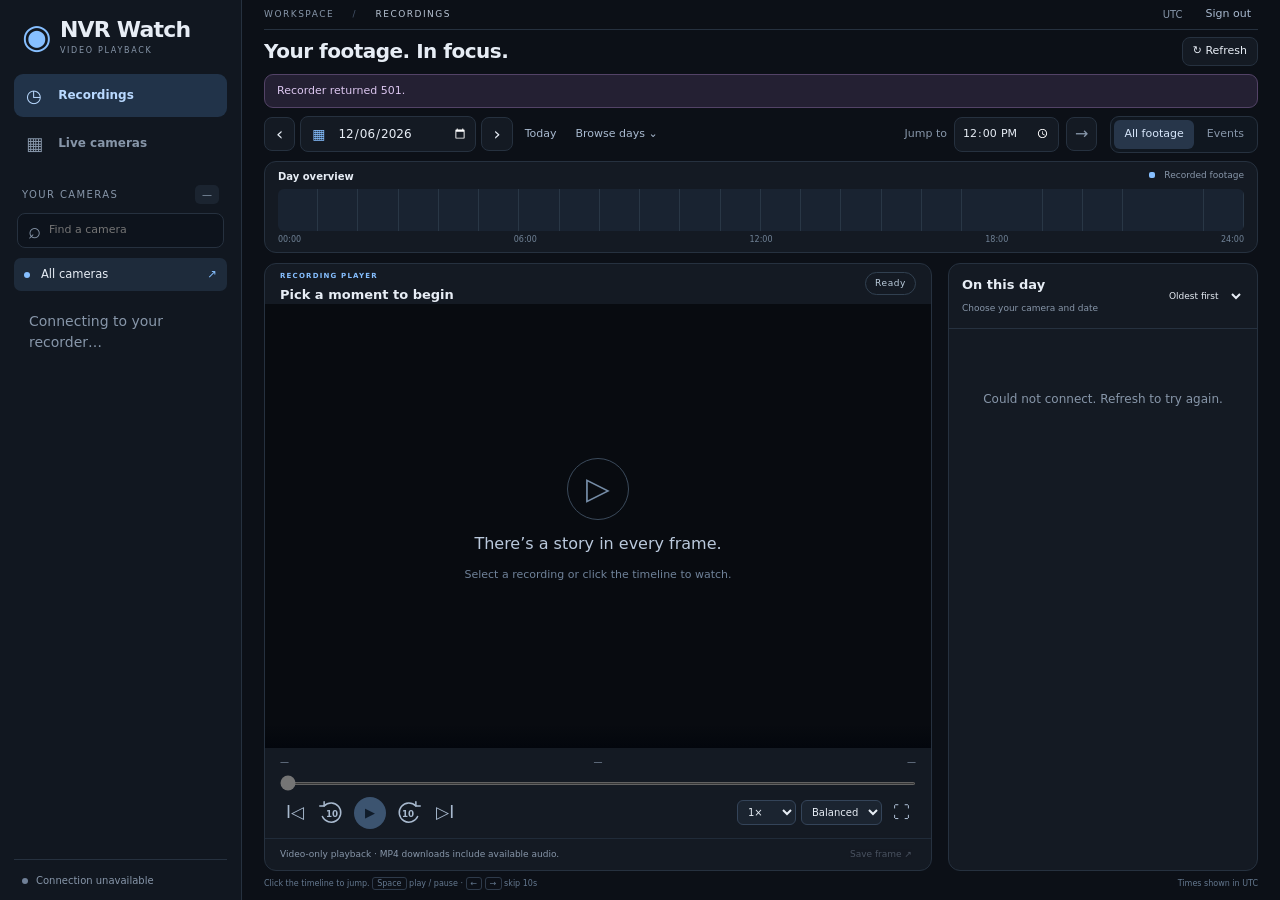
==== web/index.html @ 4a07a00d "Add NVR Watch portal, persistent admin settings and Docker deployment" ====
<!doctype html>
<html lang="en"><head><meta charset="utf-8"><meta name="viewport" content="width=device-width,initial-scale=1"><meta name="referrer" content="same-origin"><title>NVR Watch</title><link rel="stylesheet" href="styles.css?v=14"></head>
<body>
<aside class="sidebar">
 <a class="brand" href="/" aria-label="NVR Watch home"><span class="brand-symbol">&#9673;</span><span>NVR Watch<span class="brand-sub">VIDEO PLAYBACK</span></span></a>
 <nav class="mode-nav" aria-label="Workspace"><button id="archiveNav" class="active"><span>&#9719;</span> Recordings</button><button id="liveNav"><span>&#9638;</span> Live cameras</button></nav>
 <div class="camera-heading"><span>YOUR CAMERAS</span><span id="cameraCount" class="count">&#8212;</span></div>
 <label class="search-box"><span>&#8981;</span><input id="cameraSearch" type="search" placeholder="Find a camera" aria-label="Find a camera"></label>
 <button id="allCameras" class="camera-button selected"><span class="camera-dot all-dot"></span><span>All cameras</span><span class="camera-arrow">&#8599;</span></button>
 <div id="cameraList" class="camera-list" aria-label="Cameras"><div class="muted pad">Connecting to your recorder&#8230;</div></div>
 <div class="sidebar-bottom"><span id="connectionDot" class="status-dot"></span><span id="connectionText">Connecting</span></div>
</aside>
<main>
 <header class="topbar"><span class="breadcrumb">WORKSPACE <span>/</span> <b id="workspaceLabel">RECORDINGS</b></span><div><span id="timezone" class="timezone"></span><a id="settingsLink" href="/settings.html" class="text-button" hidden>Settings</a><button id="signOut" class="text-button">Sign out</button></div></header>
 <div class="page-heading"><div><div class="eyebrow" id="pageEyebrow">THE MOMENT YOU&#8217;RE LOOKING FOR</div><h1 id="pageTitle">Your footage. In focus.</h1><p id="pageDescription">Choose a camera, pick a day, and jump to the exact moment.</p></div><button id="refresh" class="secondary">&#8635; <span>Refresh</span></button></div>
 <div id="notice" class="notice" role="status" hidden></div>
 <section id="archiveView">
 <div class="filters">
  <div class="date-controls"><button id="previousDay" class="square" aria-label="Previous day">&#8249;</button><label class="date-field"><span>&#9638;</span><input type="date" id="date" aria-label="Recording date"></label><button id="nextDay" class="square" aria-label="Next day">&#8250;</button><button id="today" class="text-button">Today</button><button id="calendarToggle" class="text-button" aria-expanded="false">Browse days &#8964;</button></div>
  <div class="filter-right"><label class="jump-label">Jump to <input type="time" id="jumpTime" aria-label="Jump to time" value="12:00"><button id="jump" class="square" aria-label="Find footage at this time">&#8594;</button></label><div class="segmented" aria-label="Recording type"><button id="allRecordings" class="active">All footage</button><button id="motionRecordings">Events</button></div></div>
 </div>
 <section id="calendarPanel" class="calendar-panel" hidden><div class="calendar-top"><button id="previousMonth" class="square" aria-label="Previous month">&#8249;</button><b id="calendarMonth"></b><button id="nextMonth" class="square" aria-label="Next month">&#8250;</button><span class="calendar-help"><i></i> Recording available</span></div><div class="weekdays"> <span>Sun</span><span>Mon</span><span>Tue</span><span>Wed</span><span>Thu</span><span>Fri</span><span>Sat</span></div><div id="calendarGrid" class="calendar-grid"></div><p id="calendarStatus" class="muted"></p></section>
 <section class="timeline-card"><div class="section-heading"><span><b id="timelineTitle">Day overview</b><span id="clipCount" class="subtle"></span></span><span class="timeline-legend"><i></i> Recorded footage</span></div><div id="timeline" class="timeline" aria-label="Day recording timeline"></div><div class="timeline-scale"><span>00:00</span><span>06:00</span><span>12:00</span><span>18:00</span><span>24:00</span></div><div id="timelineMessage" class="timeline-message" hidden></div></section>
 <div class="review-layout">
  <section class="player-card"><div class="player-header"><div><span class="eyebrow" id="playerType">RECORDING PLAYER</span><h2 id="playerTitle">Pick a moment to begin</h2></div><span id="playerBadge" class="pill">Ready</span></div>
   <div id="viewport" class="viewport"><img id="viewer" alt="Selected camera recording" hidden><div id="playerEmpty" class="player-empty"><span class="empty-symbol">&#9655;</span><h3>There&#8217;s a story in every frame.</h3><p>Select a recording or click the timeline to watch.</p></div><div id="playerError" class="player-error" role="alert" hidden></div><div class="video-overlay"><span id="videoCamera"></span><span id="videoClock"></span></div></div>
   <div class="transport"><div class="seek-meta"><span id="clipStart">&#8212;</span><span id="elapsed">&#8212;</span><span id="clipEnd">&#8212;</span></div><input id="seek" class="seek" type="range" min="0" max="1" value="0" aria-label="Position in recording" disabled><div class="transport-row"><div class="play-controls"><button id="previousClip" class="icon-button" aria-label="Previous recording">&#8544;&#9665;</button><button id="back" class="icon-button skip-button" aria-label="Back ten seconds" title="Back 10 seconds"><svg viewBox="0 0 32 32" aria-hidden="true" focusable="false"><path d="M7 8a11 11 0 1 1-2 12"/><path d="M2 8h5V3"/><text x="16" y="20">10</text></svg></button><button id="playPause" class="play-button" aria-label="Play recording" disabled>&#9654;</button><button id="forward" class="icon-button skip-button" aria-label="Forward ten seconds" title="Forward 10 seconds"><svg viewBox="0 0 32 32" aria-hidden="true" focusable="false"><g transform="translate(32 0) scale(-1 1)"><path d="M7 8a11 11 0 1 1-2 12"/><path d="M2 8h5V3"/></g><text x="16" y="20">10</text></svg></button><button id="nextClip" class="icon-button" aria-label="Next recording">&#9655;&#8544;</button></div><div class="player-options"><select id="speed" aria-label="Playback speed"><option value="0.5">0.5&#215;</option><option value="1" selected>1&#215;</option><option value="2">2&#215;</option><option value="4">4&#215;</option></select><select id="quality" aria-label="Playback quality"><option value="640">Fluent</option><option value="1280" selected>Balanced</option><option value="1920">Detailed</option></select><button id="fullscreen" class="icon-button" aria-label="Fullscreen">&#9974;</button></div></div></div>
   <div class="player-footer"><span id="clipInfo">Video-only playback · MP4 downloads include available audio.</span><button id="saveFrame" class="text-button" disabled>Save frame &#8599;</button></div>
  </section>
  <section class="recordings-card"><div class="recordings-heading"><div><h2>On this day</h2><span id="listSubtitle" class="muted">Choose your camera and date</span></div><select id="sort" aria-label="Recording order"><option value="asc">Oldest first</option><option value="desc">Newest first</option></select></div><div id="recordingList" class="recording-list"><div class="list-empty">Loading your recordings&#8230;</div></div><button id="loadMore" class="load-more" hidden>Show more recordings</button></section>
 </div>
 <div class="archive-footer"><span>Click the timeline to jump. <kbd>Space</kbd> play / pause &#183; <kbd>&#8592;</kbd> <kbd>&#8594;</kbd> skip 10s</span><span>Times shown in <b id="footerTimezone"></b></span></div>
 </section>
 <section id="liveView" hidden><div class="live-heading"><span id="liveSubtitle" class="muted">Your cameras, at a glance.</span><span class="pill">LIVE</span></div><div id="liveGrid" class="live-grid"></div><p class="muted live-help">Choose a camera for a live stream, or switch to Recordings to explore its history.</p></section>
 <footer class="page-footer">NVR WATCH <span>A clearer view of what happened.</span><span id="previewLabel"></span></footer>
</main>
<script type="module" src="app.js?v=14"></script>
</body></html>
---- web/styles.css ----
:root{color-scheme:dark;--bg:#0c1017;--panel:#141a23;--raised:#1b2430;--line:#26313f;--text:#e7edf5;--muted:#8796a9;--accent:#86bfff;--cyan:#6ce3c5;--font:Inter,ui-sans-serif,system-ui,-apple-system,BlinkMacSystemFont,"Segoe UI",sans-serif}*{box-sizing:border-box}body{margin:0;background:var(--bg);color:var(--text);font:14px var(--font);line-height:1.5}button,input,select{font:inherit}button,a,input,select{-webkit-tap-highlight-color:transparent}button{cursor:pointer;border:0;color:inherit;background:none}button:disabled{opacity:.35;cursor:default}button:hover:not(:disabled){filter:brightness(1.17)}a{color:inherit;text-decoration:none}button:focus-visible,a:focus-visible,input:focus-visible,select:focus-visible{outline:2px solid var(--accent);outline-offset:3px}input,select{color:var(--text);background:var(--raised);border:1px solid var(--line);border-radius:8px;padding:8px 10px;min-width:0}input[type=range]{padding:0}input[type=date],input[type=time]{color-scheme:dark}[hidden]{display:none!important}.muted{color:var(--muted)}.sidebar{position:fixed;inset:0 auto 0 0;width:242px;background:#111720;border-right:1px solid var(--line);display:flex;flex-direction:column;padding:30px 18px 16px;z-index:4}.brand{display:flex;align-items:center;gap:12px;margin:0 14px 35px;font-size:33px;font-weight:650;letter-spacing:-1.8px;line-height:1.1}.brand-symbol{font-size:45px;color:var(--accent);font-weight:300}.brand-sub{display:block;font-size:9px;letter-spacing:2px;color:var(--muted);margin-top:5px;font-weight:500}.mode-nav{display:grid;gap:5px;margin-bottom:35px}.mode-nav button{border-radius:9px;padding:12px 16px;text-align:left;color:var(--muted);font-weight:550}.mode-nav button span{display:inline-block;width:28px;font-size:20px;vertical-align:middle}.mode-nav .active{background:#213349;color:#b9d9ff}.camera-heading{display:flex;align-items:center;justify-content:space-between;margin:0 12px 14px;font-size:10px;letter-spacing:1.4px;color:var(--muted)}.count{padding:2px 7px;background:var(--raised);border-radius:5px;letter-spacing:0}.search-box{display:flex;align-items:center;background:#0d131c;border:1px solid var(--line);border-radius:8px;margin:0 5px 15px;padding:0 10px}.search-box span{font-size:22px;color:var(--muted)}.search-box input{background:transparent;border:0;width:100%;padding:10px;font-size:12px}.camera-list{overflow:auto;flex:1;margin-top:5px}.camera-button{display:flex;width:100%;align-items:center;gap:11px;padding:11px 12px;border-radius:7px;font-size:12px;text-align:left;color:#acbacb}.camera-button.selected{background:#1e2b3b;color:var(--text)}.camera-button.selected .camera-arrow{color:var(--accent)}.camera-button:hover{background:#1a2432}.camera-dot,.status-dot{display:inline-block;flex-shrink:0;width:6px;height:6px;border-radius:50%;background:#708097}.camera-dot.online,.status-dot.connected{background:var(--cyan);box-shadow:0 0 9px #6ce3c52a}.camera-dot.offline{background:#d78585}.all-dot{background:var(--accent)}.camera-arrow{margin-left:auto;color:transparent}.sidebar-bottom{border-top:1px solid var(--line);padding:19px 8px 0;display:flex;gap:8px;align-items:center;font-size:10px;color:var(--muted)}.sidebar-bottom a{margin-left:auto}.pad{padding:15px}main{margin-left:242px;padding:0 38px;max-width:1900px}.topbar{height:78px;border-bottom:1px solid var(--line);display:flex;align-items:center;justify-content:space-between}.breadcrumb{font-size:10px;letter-spacing:1.5px;color:var(--muted)}.breadcrumb span{margin:0 14px;color:#445369}.breadcrumb b{font-weight:500;color:#b9c5d5}.topbar>div{display:flex;align-items:center;gap:20px}.timezone{font-size:11px;color:var(--muted)}.text-button{font-size:11px;color:#a9bad0;padding:7px}.page-heading{display:flex;justify-content:space-between;align-items:center;margin:31px 0 27px;gap:15px}.eyebrow{font-size:9px;font-weight:600;letter-spacing:1.8px;color:var(--accent)}h1{font-size:32px;line-height:1.2;letter-spacing:-1px;margin:8px 0 9px;font-weight:600}.page-heading p{margin:0;color:var(--muted);font-size:12px}.secondary,.square{border:1px solid var(--line);background:var(--panel);border-radius:8px;padding:9px 14px;font-size:12px}.square{padding:4px 11px;font-size:20px;line-height:28px}.notice{padding:13px 16px;background:#242033;border:1px solid #534367;border-radius:9px;margin-bottom:20px;color:#dcc6f0;font-size:12px}.filters{display:flex;align-items:center;justify-content:space-between;gap:10px;margin-bottom:22px;flex-wrap:wrap}.date-controls,.filter-right,.jump-label{display:flex;align-items:center;gap:7px}.date-field{border:1px solid var(--line);border-radius:8px;background:var(--panel);display:flex;align-items:center;padding-left:11px;gap:5px}.date-field>span{color:var(--accent)}.date-field input{border:0;background:none;font-size:12px;padding:9px;width:155px}.jump-label{color:var(--muted);font-size:11px;margin-right:8px}.jump-label input{width:105px;background:var(--panel);font-size:11px;padding:8px}.jump-label .square{font-size:16px;line-height:24px;padding:4px 8px}.segmented{display:flex;gap:3px;border:1px solid var(--line);border-radius:9px;padding:3px;background:#101720}.segmented button{font-size:11px;color:var(--muted);padding:7px 12px;border-radius:6px}.segmented .active{color:#d7e6fa;background:#27364a}.timeline-card{border:1px solid var(--line);background:var(--panel);padding:16px 20px 14px;border-radius:12px;margin-bottom:22px}.section-heading{display:flex;align-items:center;justify-content:space-between;font-size:11px;margin-bottom:14px}.section-heading b{font-weight:550}.subtle{font-size:10px;color:var(--muted);margin-left:12px}.timeline-legend{color:var(--muted);font-size:9px}.timeline-legend i,.calendar-help i{display:inline-block;width:6px;height:6px;background:var(--accent);border-radius:2px;margin-right:6px}.timeline{height:42px;position:relative;border-radius:6px;background:repeating-linear-gradient(to right,#192331 0,#192331 calc(100% / var(--hours,24) - 1px),#293746 calc(100% / var(--hours,24) - 1px),#293746 calc(100% / var(--hours,24)));overflow:hidden}.timeline-segment{position:absolute;top:9px;height:24px;background:#527ba9;border-radius:3px;min-width:2px;opacity:.8;padding:0;transition:background .15s}.timeline-segment:hover,.timeline-segment.selected{background:var(--accent);opacity:1}.timeline-marker{position:absolute;top:0;bottom:0;width:2px;background:#edfaf9;z-index:2;pointer-events:none}.timeline-scale{display:flex;justify-content:space-between;margin-top:8px;font-size:9px;color:#718397;font-variant-numeric:tabular-nums}.timeline-message{font-size:11px;color:var(--muted);padding-top:10px}.review-layout{display:grid;grid-template-columns:minmax(0,1fr) 330px;gap:22px}.player-card,.recordings-card{border:1px solid var(--line);background:var(--panel);border-radius:12px;overflow:hidden;min-width:0}.player-header{height:74px;display:flex;align-items:center;justify-content:space-between;padding:15px 20px}.player-header h2{font-size:15px;margin:3px 0 0;font-weight:550}.player-header .eyebrow{font-size:8px;letter-spacing:1.6px}.pill{border:1px solid #314050;border-radius:20px;padding:4px 9px;font-size:9px;letter-spacing:.6px;color:#bbccdc}.viewport{background:#080b10;aspect-ratio:16/9;position:relative;display:flex;align-items:center;justify-content:center;overflow:hidden}.viewport>img{width:100%;height:100%;object-fit:contain}.player-empty{text-align:center;padding:20px;max-width:390px}.empty-symbol{display:inline-flex;border:1px solid #3b4a5b;width:62px;height:62px;border-radius:50%;align-items:center;justify-content:center;font-size:31px;color:#758ca6;margin-bottom:12px}.player-empty h3{font-weight:500;font-size:16px;color:#bac9dc;margin:0 0 7px}.player-empty p{font-size:11px;color:#6f8299}.video-overlay{position:absolute;bottom:0;left:0;right:0;display:flex;justify-content:space-between;padding:20px;background:linear-gradient(transparent,#02050ccc);pointer-events:none;font-size:10px;color:white;font-variant-numeric:tabular-nums}.player-error{position:absolute;inset:0;background:#090f19e8;display:flex;align-items:center;justify-content:center;text-align:center;padding:30px;color:#c5d7e9}.transport{padding:13px 20px 10px}.seek-meta{display:flex;justify-content:space-between;align-items:center;font-size:9px;color:var(--muted);font-variant-numeric:tabular-nums}.seek{width:100%;height:3px;margin:12px 0 17px;accent-color:var(--accent);border:0}.transport-row{display:flex;align-items:center;justify-content:space-between;gap:8px}.play-controls,.player-options{display:flex;align-items:center;gap:9px}.icon-button{font-size:17px;color:#a8b9ce;min-width:28px;position:relative}.icon-button small{font-size:8px;position:absolute;left:9px;top:8px}.play-button{background:var(--accent);color:#0a2039;width:36px;height:36px;border-radius:50%;font-size:13px}.player-options select{font-size:10px;padding:5px 6px;background:transparent;border-color:transparent}.player-footer{display:flex;justify-content:space-between;gap:8px;padding:8px 20px 13px;font-size:9px;color:var(--muted);border-top:1px solid #202b39}.player-footer button{font-size:9px}.recordings-heading{display:flex;align-items:center;justify-content:space-between;padding:17px 16px 14px;border-bottom:1px solid var(--line)}.recordings-heading h2{font-size:14px;margin:0 0 2px;font-weight:550}.recordings-heading .muted{font-size:9px}.recordings-heading select{font-size:9px;background:none;border:0;max-width:112px;padding:5px}.recording-list{height:448px;overflow:auto;padding:8px;scrollbar-width:thin;scrollbar-color:#334559 transparent}.recording-item{display:flex;align-items:center;gap:11px;width:100%;text-align:left;padding:9px;border-radius:8px;border:1px solid transparent}.recording-item.active{background:#1e2d40;border-color:#375477}.recording-item:hover{background:#1a2533}.recording-thumb{width:83px;height:53px;object-fit:cover;background:#253244;border-radius:5px;flex-shrink:0}.recording-title{font-size:11px;font-weight:550}.recording-time{font-size:9px;color:var(--muted);margin-top:2px;font-variant-numeric:tabular-nums}.recording-meta{font-size:8px;color:#98a9bd;margin-top:4px}.recording-item .rec-arrow{margin-left:auto;color:#6f8cab}.list-empty{padding:55px 25px;text-align:center;font-size:12px;color:var(--muted)}.list-empty strong{display:block;font-size:15px;color:#bac9dc;margin-bottom:8px;font-weight:500}.load-more{font-size:11px;color:var(--accent);padding:12px;display:block;width:100%;border-top:1px solid var(--line)}.archive-footer{display:flex;justify-content:space-between;gap:10px;margin:15px 0;color:#64788f;font-size:9px}.archive-footer b{font-weight:400}kbd{border:1px solid #2e3a4a;border-radius:3px;padding:1px 4px;font-family:inherit}.page-footer{display:flex;align-items:center;gap:15px;margin:30px 0 24px;font-size:9px;letter-spacing:2px;color:#51637a}.page-footer>span{letter-spacing:0;color:#6a7b90}.page-footer #previewLabel{margin-left:auto;color:#ba9d71}.calendar-panel{border:1px solid var(--line);background:var(--panel);padding:17px;border-radius:10px;margin-bottom:20px;max-width:470px}.calendar-top{display:flex;align-items:center;gap:13px;font-size:12px}.calendar-help{font-size:9px;color:var(--muted);margin-left:auto}.weekdays,.calendar-grid{display:grid;grid-template-columns:repeat(7,1fr);gap:5px}.weekdays{padding:15px 0 8px;color:var(--muted);font-size:9px;text-align:center}.calendar-day{position:relative;border-radius:6px;height:36px;color:var(--muted);font-size:12px}.calendar-day.available{color:var(--text)}.calendar-day.available:after{content:'';position:absolute;width:4px;height:4px;bottom:3px;left:calc(50% - 2px);border-radius:50%;background:var(--accent)}.calendar-day.selected{background:#2d4968;color:var(--text)}.calendar-day:hover{background:#253244}.calendar-panel p{font-size:10px;margin-bottom:0}.live-heading{display:flex;justify-content:space-between;align-items:center;margin-bottom:20px}.live-grid{display:grid;grid-template-columns:repeat(3,minmax(0,1fr));gap:18px}.live-card{border:1px solid var(--line);border-radius:11px;overflow:hidden;background:var(--panel);padding:0;text-align:left}.live-card img{display:block;width:100%;aspect-ratio:16/9;object-fit:cover;background:#192433}.live-card-label{padding:13px 15px;display:flex;align-items:center;gap:8px;font-size:12px}.live-card-label span:last-child{margin-left:auto;font-size:10px;color:var(--accent)}.live-help{font-size:11px;margin-top:18px}.light{color-scheme:light;--bg:#f4f6f9;--panel:#fff;--text:#142239;--muted:#65758b;--line:#d5deea;--raised:#eaf0f7} @media(min-width:1600px){.review-layout{grid-template-columns:minmax(0,1fr) 380px}.recording-list{height:540px}}@media(max-width:1200px){main{padding:0 24px}.sidebar{width:210px}main{margin-left:210px}.review-layout{grid-template-columns:minmax(0,1fr) 290px}.player-options{gap:2px}.player-options select{max-width:85px}.play-controls{gap:3px}.recording-thumb{width:67px}.date-controls{gap:4px}.filter-right{margin-left:auto}.live-grid{grid-template-columns:repeat(2,minmax(0,1fr))}}@media(max-width:950px){.sidebar{width:180px;padding:22px 10px}.brand{margin-left:9px;font-size:30px}.brand-sub{font-size:8px}.camera-button{padding:10px 9px;font-size:11px}main{margin-left:180px;padding:0 20px}.review-layout{grid-template-columns:1fr}.recording-list{height:310px}.page-heading h1{font-size:28px}.topbar{height:64px}.timezone{display:none}}@media(max-width:640px){.sidebar{position:static;width:100%;padding:15px;border-right:0;border-bottom:1px solid var(--line);display:block}.brand{margin:0 0 15px;font-size:25px}.brand-symbol{font-size:34px}.brand-sub{display:none}.mode-nav{display:flex;margin:0 0 12px}.mode-nav button{flex:1;padding:8px}.camera-heading,.sidebar-bottom{display:none}.search-box{margin:0 0 8px}.camera-list{display:flex;overflow:auto;gap:5px}.camera-list .camera-button{white-space:nowrap;min-width:max-content;width:auto}.camera-button#allCameras{display:inline-flex;width:auto;margin-bottom:5px}.camera-arrow{display:none}main{margin:0;padding:0 15px}.topbar{height:54px}.topbar .text-button{font-size:10px}.page-heading{margin:23px 0}.page-heading h1{font-size:26px}.page-heading p{font-size:11px}.secondary span{display:none}.filters{gap:12px}.filter-right{margin:0;width:100%;justify-content:space-between}.date-controls{flex-wrap:wrap}.date-field input{width:143px}.date-controls .text-button{font-size:10px}.player-header{padding:14px;height:68px}.transport{padding:12px}.player-options select{font-size:9px}.archive-footer{flex-direction:column}.live-grid{grid-template-columns:1fr}.calendar-top{gap:6px}.calendar-help{font-size:8px}.player-footer{padding:8px 12px}}
/* Desktop recorder layout: keep video and transport on screen. */
@media(min-width:950px){
 body{height:100dvh;overflow:hidden}
 .sidebar{padding:18px 14px 12px}
 .brand{margin:0 8px 18px;font-size:30px}.brand-symbol{font-size:40px}
 .mode-nav{margin-bottom:20px}.mode-nav button{padding:8px 12px;font-size:12px}.mode-nav button span{font-size:18px}
 .camera-heading{margin:0 8px 9px}.search-box{margin:0 3px 10px}.search-box input{padding:8px;font-size:11px}
 .camera-button{padding:8px 10px;font-size:11.5px}.sidebar-bottom{padding-top:13px}
 main{position:relative;height:100dvh;display:flex;flex-direction:column;padding:0 22px;min-height:0}
 .topbar{height:38px;flex-shrink:0}.breadcrumb{font-size:9px}.topbar>div{gap:16px}.timezone{font-size:10px}
 .page-heading{margin:11px 0 12px;flex-shrink:0;min-height:39px}.page-heading .eyebrow{display:none}.page-heading h1{font-size:22px;margin:0 0 2px;letter-spacing:-.5px}.page-heading p{font-size:10px}.page-heading .secondary{padding:7px 11px;font-size:11px}
 #archiveView{flex:1;min-height:0;display:flex;flex-direction:column}
 .filters{margin-bottom:10px;flex-shrink:0;gap:8px}.date-controls,.filter-right{gap:5px}.date-field input{padding:7px;width:145px}.square{line-height:24px;font-size:18px}.segmented button{padding:6px 10px}.jump-label input{padding:7px}
 .calendar-panel{position:absolute;top:135px;left:22px;z-index:7;width:min(450px,calc(100% - 44px));max-height:calc(100dvh - 160px);overflow:auto;box-shadow:0 14px 45px #0009}
 .timeline-card{padding:9px 14px 8px;margin-bottom:12px;flex-shrink:0}.section-heading{margin-bottom:8px;font-size:10px}.timeline-scale{margin-top:4px;font-size:8px}
 .review-layout{flex:1;min-height:0;gap:16px;grid-template-columns:minmax(0,1fr) 310px}
 .player-card{min-height:0;display:flex;flex-direction:column}
 .player-header{height:47px;padding:8px 15px;flex-shrink:0}.player-header h2{font-size:13px;margin-top:1px}.player-header .eyebrow{font-size:7px;letter-spacing:1.2px}
 .viewport{aspect-ratio:auto;flex:1;min-height:0}.viewport>img{height:100%;object-fit:contain}.video-overlay{padding:12px 15px;font-size:9px}
 .transport{padding:8px 15px;flex-shrink:0}.seek{margin:9px 0 11px}.transport-row{gap:6px;flex-wrap:wrap}.play-controls,.player-options{gap:5px}.play-button{width:32px;height:32px}.player-options{margin-left:auto}
 .player-footer{padding:5px 15px;align-items:center;flex-shrink:0}.player-footer button{padding:4px}
 .recordings-card{min-height:0;display:flex;flex-direction:column}.recordings-heading{padding:11px 13px;flex-shrink:0}.recordings-heading h2{font-size:13px}.recording-list{height:auto;min-height:0;flex:1;padding:6px}.recording-item{padding:7px}.recording-thumb{width:78px;height:48px}.load-more{flex-shrink:0;padding:8px}
 .archive-footer{margin:7px 0 10px;flex-shrink:0;font-size:8px}.page-footer{display:none}
 .notice{margin:0 0 8px;padding:8px 12px;flex-shrink:0;font-size:11px}
 #liveView{display:flex;flex-direction:column;flex:1;min-height:0;padding-bottom:12px}.live-heading{margin-bottom:10px;flex-shrink:0}.live-grid{flex:1;min-height:0;gap:12px;grid-auto-rows:minmax(0,1fr)}.live-card{min-height:0;display:flex;flex-direction:column}.live-card img{flex:1;min-height:0;height:0;aspect-ratio:auto;object-fit:contain}.live-card-label{padding:8px 10px;flex-shrink:0;font-size:11px}.live-help{margin:9px 0 0;flex-shrink:0;font-size:10px}.live-grid.focused{grid-template-columns:1fr}
}
@media(min-width:1600px){.review-layout{grid-template-columns:minmax(0,1fr) 370px}}
@media(min-width:950px){
 .topbar{height:30px}.page-heading{min-height:27px;margin:7px 0 8px}.page-heading h1{font-size:20px;margin:0}.page-heading p{display:none}.page-heading .secondary{padding:5px 10px}
 .filters{margin-bottom:8px}.timeline-card{padding:7px 13px 6px;margin-bottom:10px}.section-heading{margin-bottom:5px}.timeline-segment{top:4px;height:20px}.timeline-scale{margin-top:3px}
 .player-header{height:40px;padding:6px 15px}
}

.brand{font-size:22px;letter-spacing:-.8px;gap:9px}.brand-symbol{font-size:34px}.brand-sub{font-size:8px;letter-spacing:1.7px}
@media(min-width:950px){.brand{font-size:22px}.brand-symbol{font-size:34px}}
.login-page{height:100dvh;overflow:auto;display:grid;place-items:center}.login-page main{margin:0;height:auto;max-width:1050px;width:min(1050px,100%);padding:40px;display:grid;grid-template-columns:1.1fr 1fr;gap:85px}.login-intro .brand{margin:0 0 65px;font-size:26px}.login-intro h1{font-size:43px;line-height:1.18;margin:17px 0}.login-intro p{color:var(--muted);font-size:14px;line-height:1.8}.login-art{display:flex;gap:8px;align-items:end;height:80px;margin-top:40px}.login-art span{width:42px;border:1px solid #355476;background:#1d334c;border-radius:5px;height:45%}.login-art span:nth-child(2n){height:80%}.login-art span:nth-child(3n){height:62%}.login-card{align-self:center;border:1px solid var(--line);border-radius:16px;padding:36px;background:var(--panel)}.login-card h2{font-size:22px;margin:10px 0}.login-card p{color:var(--muted);font-size:12px;margin:0 0 27px}.login-card label{display:block;font-size:11px;color:#bbc9dc;margin-bottom:17px}.login-card input{display:block;width:100%;padding:12px;margin-top:7px;background:#0d141e}.login-submit{width:100%;padding:12px 15px;background:var(--accent);color:#112943;font-weight:600;border-radius:8px;text-align:left;margin-top:8px}.login-submit span{float:right}.login-note{font-size:10px;color:var(--muted);margin-top:23px;line-height:1.6}#loginError{font-size:11px;color:#eab5b5;margin-bottom:12px}@media(max-width:750px){.login-page main{display:block;padding:25px}.login-intro .brand{margin-bottom:25px}.login-intro>h1,.login-intro>p,.login-intro>.eyebrow,.login-art{display:none}.login-card{padding:27px;max-width:450px;margin:auto}}

/* Stable transport glyphs and explicit native-menu contrast. */
.skip-button{display:inline-flex;align-items:center;justify-content:center;width:34px;height:34px;padding:3px;flex-shrink:0}
.skip-button svg{width:28px;height:28px;overflow:visible;fill:none;stroke:currentColor;stroke-width:1.7;stroke-linecap:round;stroke-linejoin:round}
.skip-button svg text{fill:currentColor;stroke:none;font-family:var(--font);font-size:10px;font-weight:650;text-anchor:middle}
select{color-scheme:dark;color:#e7edf5;background-color:#1b2430}
select option,select optgroup{color:#e7edf5;background-color:#1b2430}
.player-options select{color:#e7edf5;background-color:#1b2430;border:1px solid #344459;border-radius:6px;max-width:none}

.recording-row{display:flex;align-items:center;border:1px solid transparent;border-radius:8px}.recording-row.active{background:#1e2d40;border-color:#375477}.recording-row .recording-item{min-width:0;flex:1;border:0}.recording-row .recording-item.active{background:transparent}.recording-row .recording-item>div{min-width:0}.recording-title{overflow:hidden;text-overflow:ellipsis;white-space:nowrap}.segment-button{width:30px;height:34px;flex-shrink:0;color:#a9c5e8;border-radius:6px;margin-right:3px;padding:6px}.segment-button:hover{background:#2c4058}.segment-button svg{width:18px;height:18px;fill:none;stroke:currentColor;stroke-width:1.8;stroke-linecap:round;stroke-linejoin:round}

.segment-button.preparing{width:54px;color:#f5c36a;gap:3px;flex-direction:column}.export-progress{font-size:9px;line-height:10px}.segment-button.preparing>span:last-child{font-size:20px;line-height:17px}
.settings-page main{margin:0 auto;padding:24px;max-width:880px}.settings-header{display:flex;align-items:center;justify-content:space-between;border-bottom:1px solid var(--line);padding-bottom:20px}.settings-brand{font-size:23px;font-weight:650;letter-spacing:-.8px}.settings-heading{margin:25px 0}.settings-heading h1{font-size:31px;letter-spacing:-1px;margin:7px 0}.settings-heading p,.settings-card p,.settings-footnote{color:var(--muted);font-size:12px}.settings-card{padding:22px;background:var(--panel);border:1px solid var(--line);border-radius:12px;margin:16px 0}.settings-card h2{font-size:17px;margin:0 0 8px}.settings-card label{display:flex;flex-direction:column;gap:7px;font-size:12px}.settings-fields{display:grid;grid-template-columns:110px 1fr 140px;gap:16px;margin-top:18px}.settings-fields.credentials{grid-template-columns:1fr 1fr}.settings-section-title{display:flex;justify-content:space-between;align-items:center}.settings-actions{display:flex;align-items:center;gap:12px;flex-wrap:wrap}.settings-actions .login-submit{width:auto;margin:0;padding:11px 20px}.settings-card #refreshInterval{max-width:160px}.settings-footnote{margin-top:22px}.settings-card #unlockForm{display:grid;grid-template-columns:1fr auto;gap:15px;align-items:end}.notice.error{color:#ffb5b5;border-color:#704344}.login-card .setup-link{display:block;text-align:center;margin-top:17px;font-size:12px;color:var(--accent)}@media(max-width:640px){.settings-page main{padding:18px}.settings-fields,.settings-fields.credentials{grid-template-columns:1fr}.settings-card #unlockForm{grid-template-columns:1fr}.settings-header .text-button{font-size:10px}}
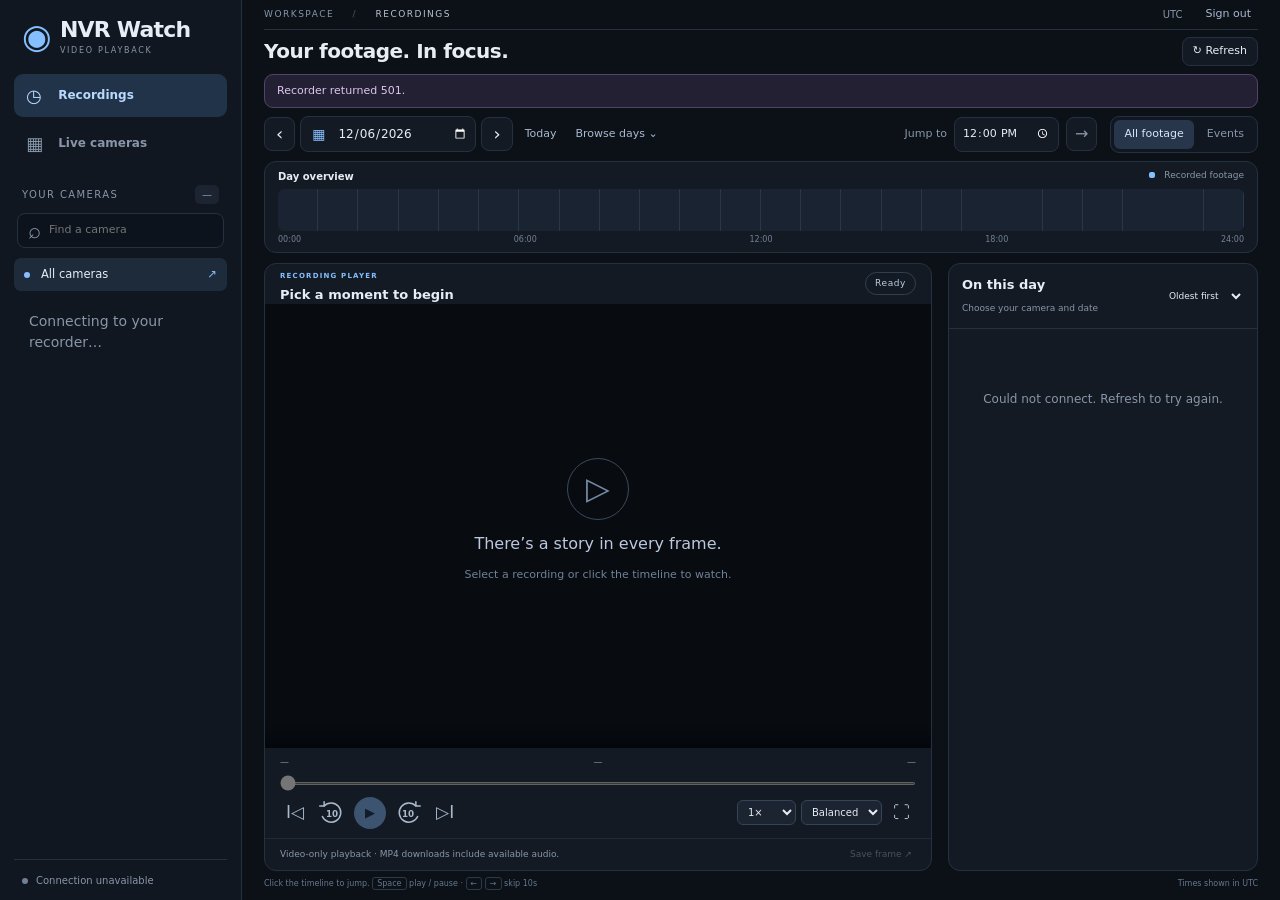
==== commit fff4dca8: "Focus repository on installation and remove tests, demo data, and setup-specific notes" ====
--- a/web/index.html
+++ b/web/index.html
@@ -32,7 +32,7 @@
  <div class="archive-footer"><span>Click the timeline to jump. <kbd>Space</kbd> play / pause &#183; <kbd>&#8592;</kbd> <kbd>&#8594;</kbd> skip 10s</span><span>Times shown in <b id="footerTimezone"></b></span></div>
  </section>
  <section id="liveView" hidden><div class="live-heading"><span id="liveSubtitle" class="muted">Your cameras, at a glance.</span><span class="pill">LIVE</span></div><div id="liveGrid" class="live-grid"></div><p class="muted live-help">Choose a camera for a live stream, or switch to Recordings to explore its history.</p></section>
- <footer class="page-footer">NVR WATCH <span>A clearer view of what happened.</span><span id="previewLabel"></span></footer>
+ <footer class="page-footer">NVR WATCH <span>A clearer view of what happened.</span></footer>
 </main>
-<script type="module" src="app.js?v=14"></script>
+<script type="module" src="app.js?v=17"></script>
 </body></html>
--- a/web/styles.css
+++ b/web/styles.css
@@ -47,4 +47,6 @@
 .recording-row{display:flex;align-items:center;border:1px solid transparent;border-radius:8px}.recording-row.active{background:#1e2d40;border-color:#375477}.recording-row .recording-item{min-width:0;flex:1;border:0}.recording-row .recording-item.active{background:transparent}.recording-row .recording-item>div{min-width:0}.recording-title{overflow:hidden;text-overflow:ellipsis;white-space:nowrap}.segment-button{width:30px;height:34px;flex-shrink:0;color:#a9c5e8;border-radius:6px;margin-right:3px;padding:6px}.segment-button:hover{background:#2c4058}.segment-button svg{width:18px;height:18px;fill:none;stroke:currentColor;stroke-width:1.8;stroke-linecap:round;stroke-linejoin:round}
 
 .segment-button.preparing{width:54px;color:#f5c36a;gap:3px;flex-direction:column}.export-progress{font-size:9px;line-height:10px}.segment-button.preparing>span:last-child{font-size:20px;line-height:17px}
-.settings-page main{margin:0 auto;padding:24px;max-width:880px}.settings-header{display:flex;align-items:center;justify-content:space-between;border-bottom:1px solid var(--line);padding-bottom:20px}.settings-brand{font-size:23px;font-weight:650;letter-spacing:-.8px}.settings-heading{margin:25px 0}.settings-heading h1{font-size:31px;letter-spacing:-1px;margin:7px 0}.settings-heading p,.settings-card p,.settings-footnote{color:var(--muted);font-size:12px}.settings-card{padding:22px;background:var(--panel);border:1px solid var(--line);border-radius:12px;margin:16px 0}.settings-card h2{font-size:17px;margin:0 0 8px}.settings-card label{display:flex;flex-direction:column;gap:7px;font-size:12px}.settings-fields{display:grid;grid-template-columns:110px 1fr 140px;gap:16px;margin-top:18px}.settings-fields.credentials{grid-template-columns:1fr 1fr}.settings-section-title{display:flex;justify-content:space-between;align-items:center}.settings-actions{display:flex;align-items:center;gap:12px;flex-wrap:wrap}.settings-actions .login-submit{width:auto;margin:0;padding:11px 20px}.settings-card #refreshInterval{max-width:160px}.settings-footnote{margin-top:22px}.settings-card #unlockForm{display:grid;grid-template-columns:1fr auto;gap:15px;align-items:end}.notice.error{color:#ffb5b5;border-color:#704344}.login-card .setup-link{display:block;text-align:center;margin-top:17px;font-size:12px;color:var(--accent)}@media(max-width:640px){.settings-page main{padding:18px}.settings-fields,.settings-fields.credentials{grid-template-columns:1fr}.settings-card #unlockForm{grid-template-columns:1fr}.settings-header .text-button{font-size:10px}}
+.settings-page{height:auto;min-height:100dvh;overflow-y:auto}.settings-page main{display:block;height:auto;min-height:100dvh;width:100%;margin:0 auto;padding:24px;max-width:880px}.settings-header{display:flex;align-items:center;justify-content:space-between;border-bottom:1px solid var(--line);padding-bottom:10px}.settings-brand{font-size:23px;font-weight:650;letter-spacing:-.8px}.settings-heading{margin:14px 0 12px}.settings-heading h1{font-size:28px;letter-spacing:-1px;margin:4px 0}.settings-heading p,.settings-card p,.settings-footnote{color:var(--muted);font-size:12px}.settings-card{padding:22px;background:var(--panel);border:1px solid var(--line);border-radius:12px;margin:16px 0}.settings-card h2{font-size:17px;margin:0 0 8px}.settings-card label{display:flex;flex-direction:column;gap:7px;font-size:12px}.settings-fields{display:grid;grid-template-columns:110px 1fr 140px;gap:16px;margin-top:18px}.settings-fields.credentials{grid-template-columns:1fr 1fr}.settings-section-title{display:flex;justify-content:space-between;align-items:center}.settings-actions{display:flex;align-items:center;gap:12px;flex-wrap:wrap}.settings-actions .login-submit{width:auto;margin:0;padding:11px 20px}.settings-card #refreshInterval{max-width:160px}.settings-footnote{margin-top:22px}.settings-card #unlockForm{display:grid;grid-template-columns:1fr auto;gap:15px;align-items:end}.notice.error{color:#ffb5b5;border-color:#704344}.login-card .setup-link{display:block;text-align:center;margin-top:17px;font-size:12px;color:var(--accent)}@media(max-width:640px){.settings-page main{padding:18px}.settings-fields,.settings-fields.credentials{grid-template-columns:1fr}.settings-card #unlockForm{grid-template-columns:1fr}.settings-header .text-button{font-size:10px}}
+
+.settings-heading p{margin:6px 0 0}.settings-page main{padding-top:14px}.settings-heading + .notice[hidden] + #settingsForm > .settings-card:first-child{margin-top:12px}
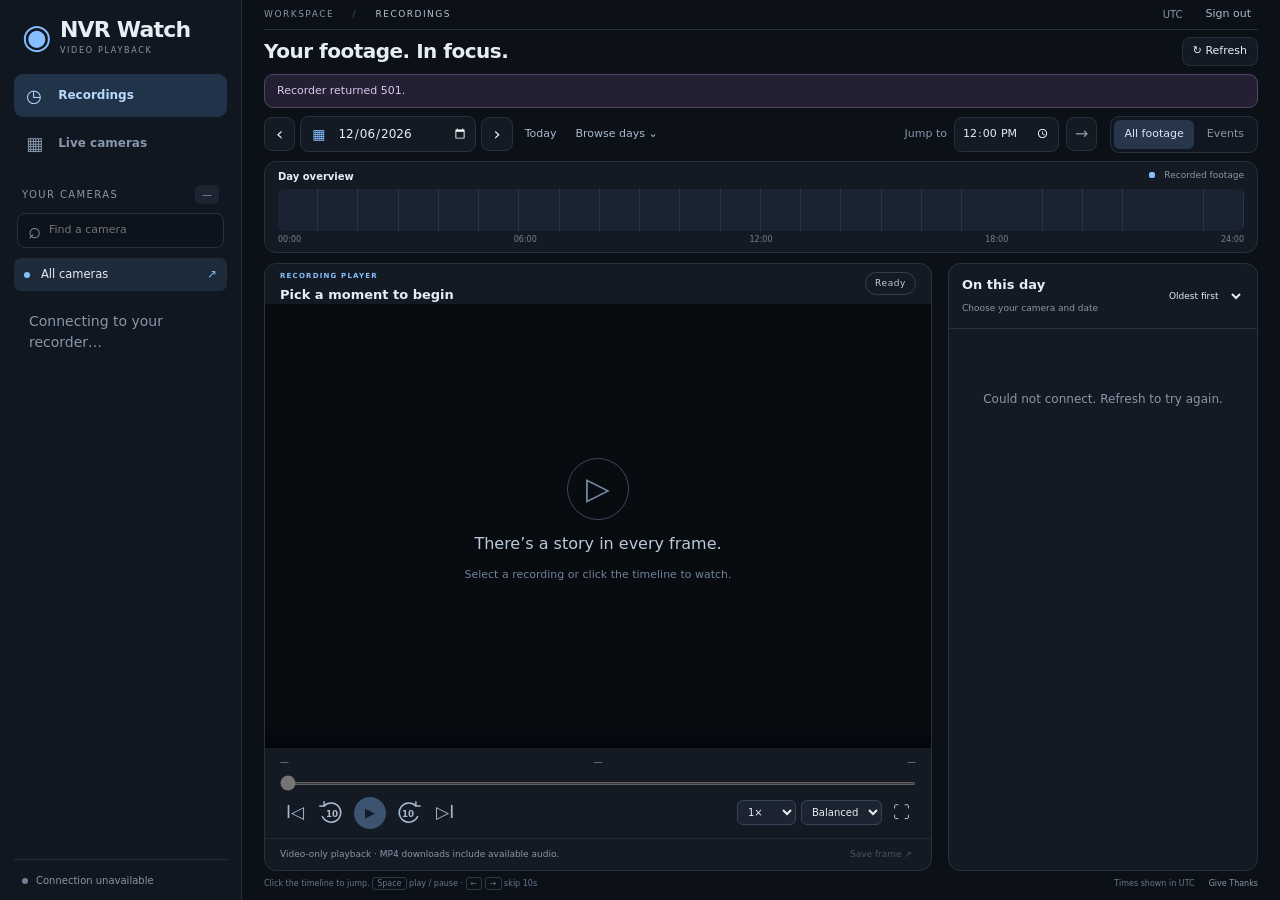
==== commit ec0aefbb: "Persist Blue Iris sign-in for seven days and place Give Thanks beside the time zone" ====
--- a/web/index.html
+++ b/web/index.html
@@ -1,5 +1,5 @@
 <!doctype html>
-<html lang="en"><head><meta charset="utf-8"><meta name="viewport" content="width=device-width,initial-scale=1"><meta name="referrer" content="same-origin"><title>NVR Watch</title><link rel="stylesheet" href="styles.css?v=14"></head>
+<html lang="en"><head><meta charset="utf-8"><meta name="viewport" content="width=device-width,initial-scale=1"><meta name="referrer" content="same-origin"><title>NVR Watch</title><link rel="stylesheet" href="styles.css?v=19"></head>
 <body>
 <aside class="sidebar">
  <a class="brand" href="/" aria-label="NVR Watch home"><span class="brand-symbol">&#9673;</span><span>NVR Watch<span class="brand-sub">VIDEO PLAYBACK</span></span></a>
@@ -29,7 +29,7 @@
   </section>
   <section class="recordings-card"><div class="recordings-heading"><div><h2>On this day</h2><span id="listSubtitle" class="muted">Choose your camera and date</span></div><select id="sort" aria-label="Recording order"><option value="asc">Oldest first</option><option value="desc">Newest first</option></select></div><div id="recordingList" class="recording-list"><div class="list-empty">Loading your recordings&#8230;</div></div><button id="loadMore" class="load-more" hidden>Show more recordings</button></section>
  </div>
- <div class="archive-footer"><span>Click the timeline to jump. <kbd>Space</kbd> play / pause &#183; <kbd>&#8592;</kbd> <kbd>&#8594;</kbd> skip 10s</span><span>Times shown in <b id="footerTimezone"></b></span></div>
+ <div class="archive-footer"><span>Click the timeline to jump. <kbd>Space</kbd> play / pause &#183; <kbd>&#8592;</kbd> <kbd>&#8594;</kbd> skip 10s</span><span class="footer-utilities"><span>Times shown in <b id="footerTimezone"></b></span><a class="give-thanks" href="https://thanks.kerchnerlabs.com" target="_blank" rel="noopener noreferrer">Give Thanks</a></span></div>
  </section>
  <section id="liveView" hidden><div class="live-heading"><span id="liveSubtitle" class="muted">Your cameras, at a glance.</span><span class="pill">LIVE</span></div><div id="liveGrid" class="live-grid"></div><p class="muted live-help">Choose a camera for a live stream, or switch to Recordings to explore its history.</p></section>
  <footer class="page-footer">NVR WATCH <span>A clearer view of what happened.</span></footer>
--- a/web/styles.css
+++ b/web/styles.css
@@ -50,3 +50,7 @@
 .settings-page{height:auto;min-height:100dvh;overflow-y:auto}.settings-page main{display:block;height:auto;min-height:100dvh;width:100%;margin:0 auto;padding:24px;max-width:880px}.settings-header{display:flex;align-items:center;justify-content:space-between;border-bottom:1px solid var(--line);padding-bottom:10px}.settings-brand{font-size:23px;font-weight:650;letter-spacing:-.8px}.settings-heading{margin:14px 0 12px}.settings-heading h1{font-size:28px;letter-spacing:-1px;margin:4px 0}.settings-heading p,.settings-card p,.settings-footnote{color:var(--muted);font-size:12px}.settings-card{padding:22px;background:var(--panel);border:1px solid var(--line);border-radius:12px;margin:16px 0}.settings-card h2{font-size:17px;margin:0 0 8px}.settings-card label{display:flex;flex-direction:column;gap:7px;font-size:12px}.settings-fields{display:grid;grid-template-columns:110px 1fr 140px;gap:16px;margin-top:18px}.settings-fields.credentials{grid-template-columns:1fr 1fr}.settings-section-title{display:flex;justify-content:space-between;align-items:center}.settings-actions{display:flex;align-items:center;gap:12px;flex-wrap:wrap}.settings-actions .login-submit{width:auto;margin:0;padding:11px 20px}.settings-card #refreshInterval{max-width:160px}.settings-footnote{margin-top:22px}.settings-card #unlockForm{display:grid;grid-template-columns:1fr auto;gap:15px;align-items:end}.notice.error{color:#ffb5b5;border-color:#704344}.login-card .setup-link{display:block;text-align:center;margin-top:17px;font-size:12px;color:var(--accent)}@media(max-width:640px){.settings-page main{padding:18px}.settings-fields,.settings-fields.credentials{grid-template-columns:1fr}.settings-card #unlockForm{grid-template-columns:1fr}.settings-header .text-button{font-size:10px}}
 
 .settings-heading p{margin:6px 0 0}.settings-page main{padding-top:14px}.settings-heading + .notice[hidden] + #settingsForm > .settings-card:first-child{margin-top:12px}
+
+.give-thanks{font-size:10px;color:var(--muted);font-weight:400;letter-spacing:0;text-decoration:none}.give-thanks:hover{color:var(--accent);text-decoration:underline}.thanks-footer{text-align:center;margin-top:16px;padding:4px 0 8px}.login-thanks{grid-column:1 / -1;margin-top:0}.login-page main{row-gap:18px}
+
+.footer-utilities{display:inline-flex;align-items:center;gap:14px;flex-wrap:wrap}.archive-footer .give-thanks{font-size:inherit;white-space:nowrap}
